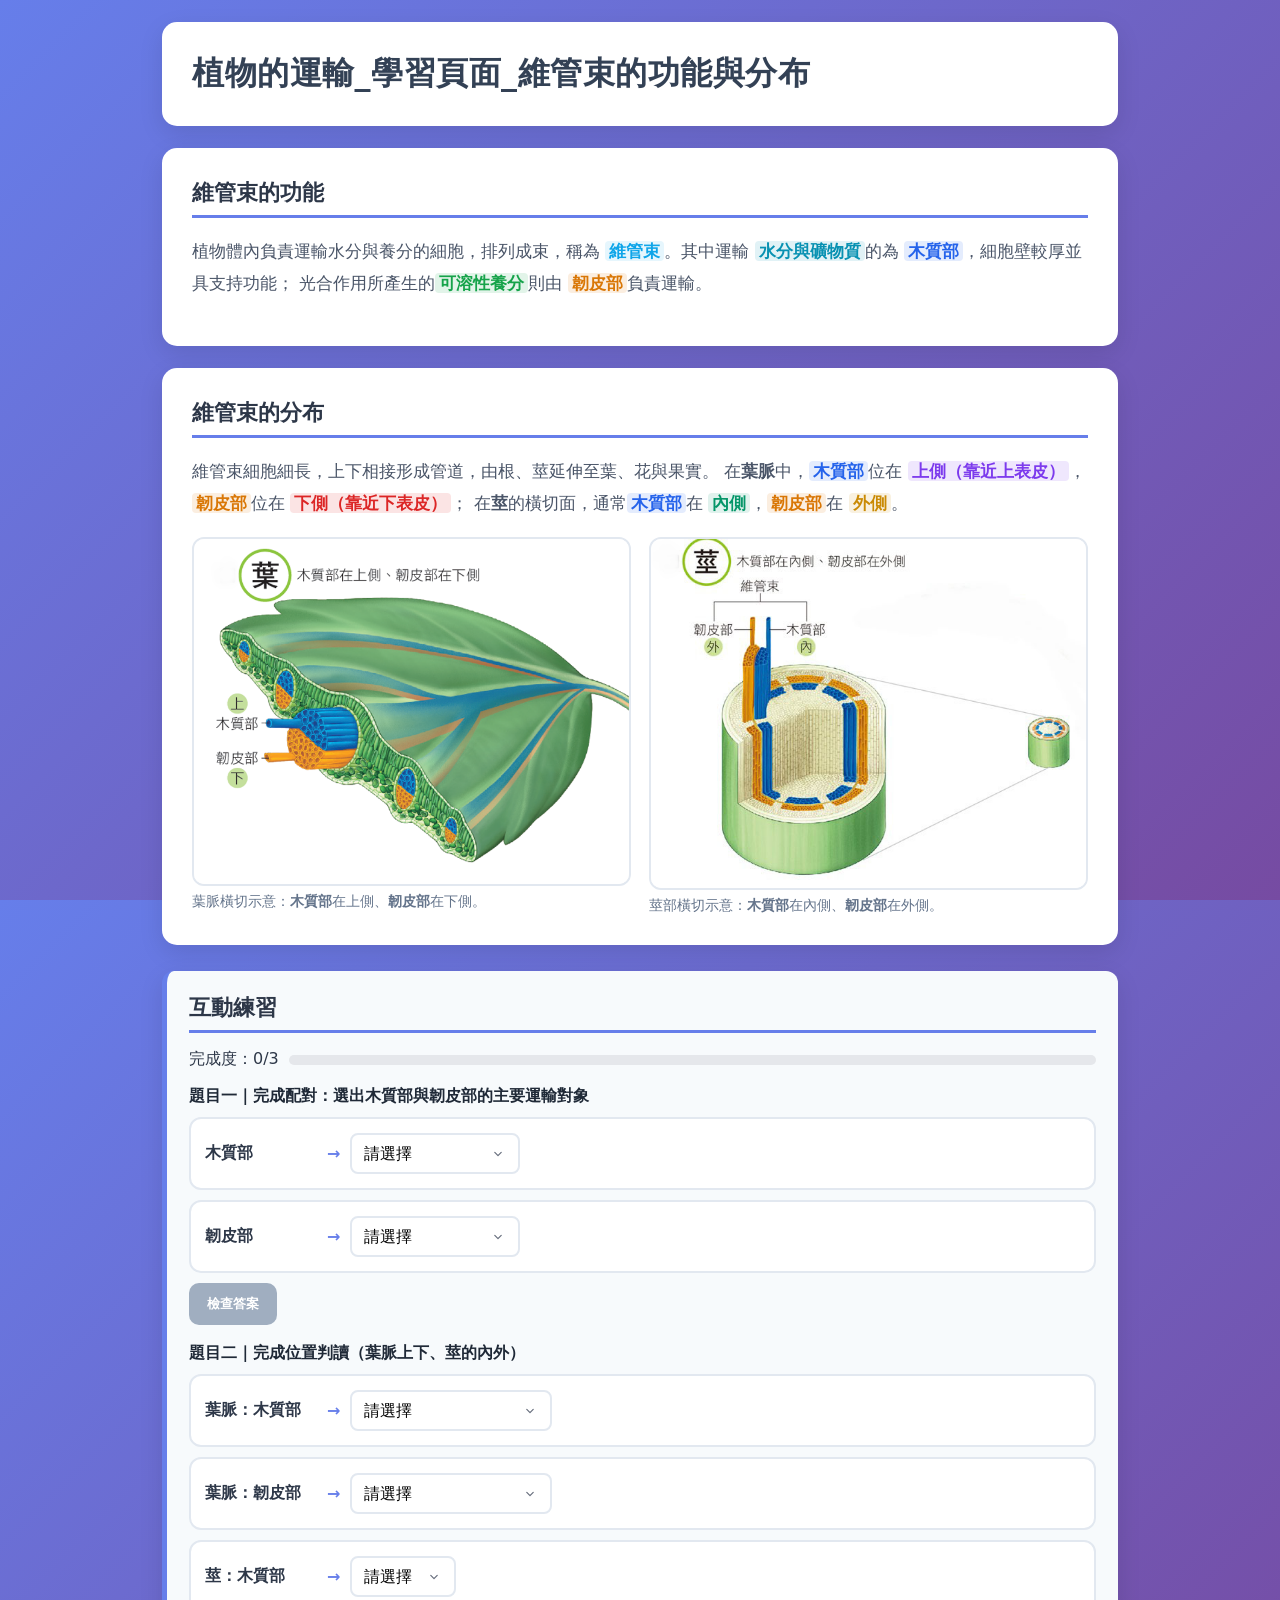
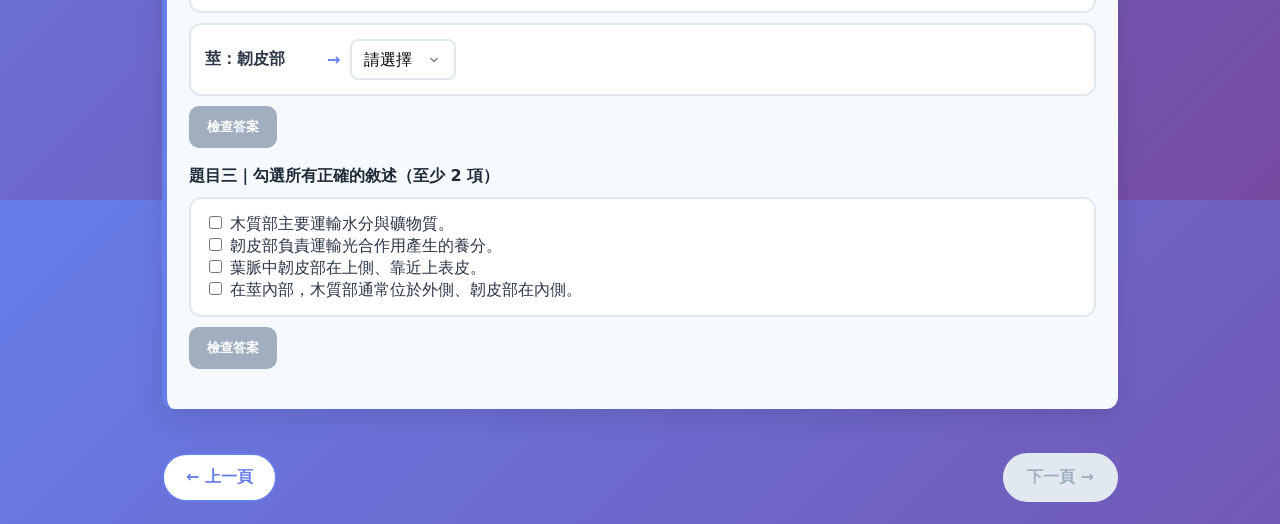
==== 1.html @ 2b8f7c24 "Add files via upload" ====
<!DOCTYPE html>
<html lang="zh-TW">
<head>
  <meta charset="UTF-8" />
  <meta name="viewport" content="width=device-width, initial-scale=1.0"/>
  <title>植物的運輸_學習頁面_維管束的功能與分布</title>
  <style>
    :root{
      --violet:#667eea; --purple:#764ba2;
      --ink:#2d3748; --ink2:#4a5568; --muted:#e2e8f0;
      --ok:#48bb78; --okbg:#c6f6d5; --ng:#f56565; --ngbg:#fed7d7;
      --shadow:0 8px 25px rgba(0,0,0,.1);
      --kw-bundle:#0ea5e9;   --kw-xylem:#2563eb;  --kw-phloem:#d97706;
      --kw-water:#0891b2;    --kw-sugar:#16a34a;
      --kw-up:#7c3aed; --kw-down:#dc2626; --kw-in:#059669; --kw-out:#ca8a04;
    }
    *{ box-sizing:border-box; }
    html,body{ height:100%; }
    body{
      margin:0; padding:0;
      font-family:"Microsoft JhengHei","Noto Sans TC",system-ui,-apple-system,"Segoe UI",Roboto,Arial,"PingFang TC","Heiti TC",sans-serif;
      color:var(--ink);
      background:linear-gradient(135deg,var(--violet) 0%,var(--purple) 100%);
    }
    .container{ max-width:1000px; margin:0 auto; min-height:100%; padding:22px; display:flex; flex-direction:column; }
    .card{ background:#fff; border-radius:15px; padding:30px; margin-bottom:22px; box-shadow:var(--shadow); }
    .header h1{ margin:0; color:#334155; font-size:2rem; font-weight:800; letter-spacing:.5px; }
    h2{ margin:0 0 16px; font-size:1.35rem; border-bottom:3px solid var(--violet); padding-bottom:8px; }
    p{ color:var(--ink2); line-height:1.9; font-size:1.06rem; }

    /* 關鍵字樣式 */
    .kw{ font-weight:700; padding:0 .25rem; border-radius:4px; }
    .kw.bundle{ color:var(--kw-bundle); background:rgba(14,165,233,.10); }
    .kw.xylem{ color:var(--kw-xylem); background:rgba(37,99,235,.12); }
    .kw.phloem{ color:var(--kw-phloem); background:rgba(217,119,6,.12); }
    .kw.water{ color:var(--kw-water); background:rgba(8,145,178,.12); }
    .kw.sugar{ color:var(--kw-sugar); background:rgba(22,163,74,.12); }
    .kw.up{ color:var(--kw-up); background:rgba(124,58,237,.12); }
    .kw.down{ color:var(--kw-down); background:rgba(220,38,38,.12); }
    .kw.in{ color:var(--kw-in); background:rgba(5,150,105,.12); }
    .kw.out{ color:var(--kw-out); background:rgba(202,138,4,.12); }

    /* 分布畫廊 */
    .gallery{
      display:grid; grid-template-columns:1fr 1fr; gap:18px; align-items:start;
    }
    .gallery figure{ margin:0; }
    .gallery img{ width:100%; height:auto; border-radius:12px; border:2px solid var(--muted); display:block; background:#fff; cursor:zoom-in; }
    .caption{ color:#64748b; font-size:.9rem; margin-top:6px; }

    /* 練習區 */
    .exercise{ background:#f7fafc; border-left:5px solid var(--violet); border-radius:12px; padding:22px; margin-top:4px; }
    .q{ margin:16px 0 18px; }
    .q-title{ font-weight:800; margin-bottom:10px; color:#1f2937; }
    .pair-row, .mcq{
      background:#fff; border:2px solid var(--muted); border-radius:12px; padding:14px;
      display:flex; align-items:center; gap:10px; flex-wrap:wrap; margin:10px 0;
    }
    .tag{ font-weight:700; min-width:112px; }
    .arrow{ color:var(--violet); font-weight:700; }
    .dropdown{
      border:2px solid var(--muted); border-radius:8px; background:#fff;
      padding:10px 42px 10px 12px; font-size:1rem; cursor:pointer;
      appearance:none; -webkit-appearance:none; -moz-appearance:none;
      transition:border-color .2s, box-shadow .2s, background-color .2s;
      background-image:url("data:image/svg+xml,%3csvg xmlns='http://www.w3.org/2000/svg' width='20' height='20' viewBox='0 0 20 20' fill='none'%3e%3cpath d='M6 8l4 4 4-4' stroke='%236b7280' stroke-width='1.6' stroke-linecap='round' stroke-linejoin='round'/%3e%3c/svg%3e");
      background-repeat:no-repeat; background-position:right 12px center; background-size:16px 16px;
    }
    .dropdown:hover{ border-color:var(--violet); background:#f0f4ff; }
    .dropdown:focus{ outline:none; border-color:var(--violet); box-shadow:0 0 0 3px rgba(102,126,234,.18); }
    .correct{ border-color:var(--ok)!important; background:var(--okbg)!important; }
    .incorrect{ border-color:var(--ng)!important; background:var(--ngbg)!important; }

    .btn{ border:0; border-radius:10px; padding:12px 18px; font-weight:700; cursor:pointer; }
    .btn-primary{ background:var(--violet); color:#fff; }
    .btn-primary:hover{ background:#5a67d8; }
    .btn-ghost{ background:#fff; color:#475569; border:2px solid var(--muted); }
    .btn[disabled]{ background:#a0aec0; cursor:not-allowed; }
    .btn-wrap{ display:flex; gap:10px; flex-wrap:wrap; }
    .result{ margin-top:10px; padding:12px; border-radius:8px; display:none; font-weight:700; border:1px solid transparent; }
    .result.ok{ background:var(--okbg); color:#22543d; border-color:var(--ok); }
    .result.ng{ background:var(--ngbg); color:#742a2a; border-color:var(--ng); }

    /* 進度條 */
    .progress{ display:flex; align-items:center; gap:10px; margin-bottom:6px; }
    .bar{ flex:1; height:10px; background:#e5e7eb; border-radius:999px; overflow:hidden; }
    .bar > span{ display:block; height:100%; width:0%; background:linear-gradient(90deg,#67e8f9,#60a5fa); transition:width .25s ease; }

    .nav{ display:flex; justify-content:space-between; gap:12px; margin-top:22px; }
    .nav a{ text-decoration:none; display:inline-flex; align-items:center; gap:8px; padding:12px 22px; border-radius:25px; font-weight:700; }
    .nav .prev{ background:#fff; color:var(--violet); border:2px solid var(--violet); }
    .nav .prev:hover{ background:var(--violet); color:#fff; }
    .nav .next{ background:#fff; color:var(--violet); border:2px solid var(--violet); }
    .nav .next:hover{ background:var(--violet); color:#fff; }
    .next.disabled{ background:#e2e8f0!important; color:#a0aec0!important; border-color:#e2e8f0!important; pointer-events:none; cursor:not-allowed; }

    @media (max-width:900px){
      .gallery{ grid-template-columns:1fr; }
    }

    /* Lightbox */
    .lightbox{
      position:fixed; inset:0; background:rgba(0,0,0,.7);
      display:none; align-items:center; justify-content:center; z-index:50;
    }
    .lightbox.open{ display:flex; }
    .lightbox figure{ margin:0; max-width:min(92vw,1100px); max-height:92vh; }
    .lightbox img{ width:100%; height:auto; border-radius:12px; box-shadow:var(--shadow); }
    .close-btn{
      position:absolute; top:16px; right:16px; background:#fff; border:0; padding:10px 14px;
      border-radius:999px; font-weight:800; cursor:pointer;
    }
    .visually-hidden{ position:absolute !important; width:1px; height:1px; padding:0; margin:-1px; overflow:hidden; clip:rect(0 0 0 0); white-space:nowrap; border:0; }
  </style>
</head>
<body>
  <main class="container">
    <!-- 標題 -->
    <header class="card header" role="banner">
      <h1>植物的運輸_學習頁面_維管束的功能與分布</h1>
    </header>

    <!-- 段落一：功能（純文字，無圖） -->
    <section class="card" role="region" aria-labelledby="sec-func">
      <h2 id="sec-func">維管束的功能</h2>
      <p>
        植物體內負責運輸水分與養分的細胞，排列成束，稱為
        <span class="kw bundle">維管束</span>。其中運輸
        <span class="kw water">水分與礦物質</span>的為
        <span class="kw xylem">木質部</span>，細胞壁較厚並具支持功能；
        光合作用所產生的<span class="kw sugar">可溶性養分</span>則由
        <span class="kw phloem">韌皮部</span>負責運輸。
      </p>
    </section>

    <!-- 段落二：分布（兩圖同段，雙欄畫廊） -->
    <section class="card" role="region" aria-labelledby="sec-dist">
      <h2 id="sec-dist">維管束的分布</h2>
      <p>
        維管束細胞細長，上下相接形成管道，由根、莖延伸至葉、花與果實。
        在<strong>葉脈</strong>中，<span class="kw xylem">木質部</span>位在
        <span class="kw up">上側（靠近上表皮）</span>，
        <span class="kw phloem">韌皮部</span>位在
        <span class="kw down">下側（靠近下表皮）</span>；
        在<strong>莖</strong>的橫切面，通常<span class="kw xylem">木質部</span>在
        <span class="kw in">內側</span>，<span class="kw phloem">韌皮部</span>在
        <span class="kw out">外側</span>。
      </p>
      <div class="gallery" aria-label="維管束分布圖庫">
        <figure>
          <img class="zoomable" src="11.png" alt="葉的維管束分布：木質部在上側、韌皮部在下側" loading="lazy">
          <figcaption class="caption">葉脈橫切示意：<b>木質部</b>在上側、<b>韌皮部</b>在下側。</figcaption>
        </figure>
        <figure>
          <!-- 若你的圖檔叫 111.jpg，可直接把 src 換成 111.jpg；或保留 picture fallback -->
          <picture>
            <source srcset="111.png" type="image/png">
            <img class="zoomable" src="111.jpg" alt="莖的維管束分布：木質部在內側、韌皮部在外側" loading="lazy">
          </picture>
          <figcaption class="caption">莖部橫切示意：<b>木質部</b>在內側、<b>韌皮部</b>在外側。</figcaption>
        </figure>
      </div>
    </section>

    <!-- 互動練習 -->
    <section class="card exercise" role="region" aria-labelledby="exTitle">
      <h2 id="exTitle">互動練習</h2>

      <!-- 進度 -->
      <div class="progress" aria-live="polite">
        <div id="progText">完成度：0/3</div>
        <div class="bar" aria-hidden="true"><span id="progBar"></span></div>
      </div>

      <!-- Q1：功能配對 -->
      <div class="q" role="group" aria-labelledby="q1">
        <div id="q1" class="q-title">題目一｜完成配對：選出木質部與韌皮部的主要運輸對象</div>

        <div class="pair-row" id="row-xylem">
          <span class="tag">木質部</span>
          <span class="arrow" aria-hidden="true">→</span>
          <label for="xylem" class="visually-hidden">木質部運輸</label>
          <select id="xylem" class="dropdown" aria-label="木質部運輸">
            <option value="">請選擇</option>
            <option value="水分與礦物質">水分與礦物質</option>
            <option value="光合作用的養分">光合作用的養分</option>
          </select>
        </div>

        <div class="pair-row" id="row-phloem">
          <span class="tag">韌皮部</span>
          <span class="arrow" aria-hidden="true">→</span>
          <label for="phloem" class="visually-hidden">韌皮部運輸</label>
          <select id="phloem" class="dropdown" aria-label="韌皮部運輸">
            <option value="">請選擇</option>
            <option value="水分與礦物質">水分與礦物質</option>
            <option value="光合作用的養分">光合作用的養分</option>
          </select>
        </div>

        <div class="btn-wrap">
          <button id="check1" class="btn btn-primary" type="button" disabled aria-disabled="true" aria-controls="res1">檢查答案</button>
          <button id="redo1" class="btn btn-ghost" type="button" hidden>重做本題</button>
        </div>
        <div id="res1" class="result" aria-live="polite"></div>
      </div>

      <!-- Q2：位置判讀（葉與莖） -->
      <div class="q" role="group" aria-labelledby="q2">
        <div id="q2" class="q-title">題目二｜完成位置判讀（葉脈上下、莖的內外）</div>

        <div class="pair-row" id="row-leaf-x">
          <span class="tag">葉脈：木質部</span>
          <span class="arrow" aria-hidden="true">→</span>
          <label for="leafX" class="visually-hidden">葉脈木質部位置</label>
          <select id="leafX" class="dropdown" aria-label="葉脈木質部位置">
            <option value="">請選擇</option>
            <option value="上側">上側（靠近上表皮）</option>
            <option value="下側">下側（靠近下表皮）</option>
          </select>
        </div>

        <div class="pair-row" id="row-leaf-p">
          <span class="tag">葉脈：韌皮部</span>
          <span class="arrow" aria-hidden="true">→</span>
          <label for="leafP" class="visually-hidden">葉脈韌皮部位置</label>
          <select id="leafP" class="dropdown" aria-label="葉脈韌皮部位置">
            <option value="">請選擇</option>
            <option value="上側">上側（靠近上表皮）</option>
            <option value="下側">下側（靠近下表皮）</option>
          </select>
        </div>

        <div class="pair-row" id="row-stem-x">
          <span class="tag">莖：木質部</span>
          <span class="arrow" aria-hidden="true">→</span>
          <label for="stemX" class="visually-hidden">莖木質部位置</label>
          <select id="stemX" class="dropdown" aria-label="莖木質部位置">
            <option value="">請選擇</option>
            <option value="內側">內側</option>
            <option value="外側">外側</option>
          </select>
        </div>

        <div class="pair-row" id="row-stem-p">
          <span class="tag">莖：韌皮部</span>
          <span class="arrow" aria-hidden="true">→</span>
          <label for="stemP" class="visually-hidden">莖韌皮部位置</label>
          <select id="stemP" class="dropdown" aria-label="莖韌皮部位置">
            <option value="">請選擇</option>
            <option value="內側">內側</option>
            <option value="外側">外側</option>
          </select>
        </div>

        <div class="btn-wrap">
          <button id="check2" class="btn btn-primary" type="button" disabled aria-disabled="true" aria-controls="res2">檢查答案</button>
          <button id="redo2" class="btn btn-ghost" type="button" hidden>重做本題</button>
        </div>
        <div id="res2" class="result" aria-live="polite"></div>
      </div>

      <!-- Q3：多選題 -->
      <div class="q" role="group" aria-labelledby="q3">
        <div id="q3" class="q-title">題目三｜勾選所有正確的敘述（至少 2 項）</div>
        <div class="mcq" id="row-msq">
          <fieldset style="border:0;margin:0;padding:0">
            <legend class="visually-hidden">維管束概念多選</legend>
            <label><input type="checkbox" class="ms" value="A"> 木質部主要運輸水分與礦物質。</label><br>
            <label><input type="checkbox" class="ms" value="B"> 韌皮部負責運輸光合作用產生的養分。</label><br>
            <label><input type="checkbox" class="ms" value="C"> 葉脈中韌皮部在上側、靠近上表皮。</label><br>
            <label><input type="checkbox" class="ms" value="D"> 在莖內部，木質部通常位於外側、韌皮部在內側。</label>
          </fieldset>
        </div>
        <div class="btn-wrap">
          <button id="check3" class="btn btn-primary" type="button" disabled aria-disabled="true" aria-controls="res3">檢查答案</button>
          <button id="redo3" class="btn btn-ghost" type="button" hidden>重做本題</button>
        </div>
        <div id="res3" class="result" aria-live="polite"></div>
      </div>
    </section>

    <!-- 導覽 -->
    <nav class="nav" aria-label="頁面導覽">
      <a class="prev" href="index.html" target="_self" aria-label="上一頁">← 上一頁</a>
      <a id="nextBtn" class="next disabled" href="./2.html" target="_self" aria-label="下一頁" aria-disabled="true">下一頁 →</a>
    </nav>
  </main>

  <!-- 圖片放大用 Lightbox -->
  <div id="lightbox" class="lightbox" role="dialog" aria-modal="true" aria-label="圖片放大檢視">
    <button class="close-btn" aria-label="關閉放大圖" id="lbClose">✕</button>
    <figure><img id="lbImg" alt=""></figure>
  </div>

  <script>
    // 狀態
    let q1Ok=false,q2Ok=false,q3Ok=false;

    // 元素
    const el={
      // Q1
      xylem:document.getElementById('xylem'),
      phloem:document.getElementById('phloem'),
      rowXy:document.getElementById('row-xylem'),
      rowPh:document.getElementById('row-phloem'),
      chk1:document.getElementById('check1'),
      redo1:document.getElementById('redo1'),
      res1:document.getElementById('res1'),
      // Q2
      leafX:document.getElementById('leafX'),
      leafP:document.getElementById('leafP'),
      stemX:document.getElementById('stemX'),
      stemP:document.getElementById('stemP'),
      rowLX:document.getElementById('row-leaf-x'),
      rowLP:document.getElementById('row-leaf-p'),
      rowSX:document.getElementById('row-stem-x'),
      rowSP:document.getElementById('row-stem-p'),
      chk2:document.getElementById('check2'),
      redo2:document.getElementById('redo2'),
      res2:document.getElementById('res2'),
      // Q3 多選
      ms:document.querySelectorAll('.ms'),
      rowMS:document.getElementById('row-msq'),
      chk3:document.getElementById('check3'),
      redo3:document.getElementById('redo3'),
      res3:document.getElementById('res3'),
      // nav/progress
      next:document.getElementById('nextBtn'),
      progText:document.getElementById('progText'),
      progBar:document.getElementById('progBar'),
      // lightbox
      lb:document.getElementById('lightbox'),
      lbImg:document.getElementById('lbImg'),
      lbClose:document.getElementById('lbClose')
    };

    // 啟用檢查鍵判斷
    function tChk1(){ const ok=el.xylem.value&&el.phloem.value; el.chk1.disabled=!ok; el.chk1.setAttribute('aria-disabled',String(!ok)); }
    function tChk2(){ const ok=el.leafX.value&&el.leafP.value&&el.stemX.value&&el.stemP.value; el.chk2.disabled=!ok; el.chk2.setAttribute('aria-disabled',String(!ok)); }
    function tChk3(){
      const selected=[...el.ms].filter(i=>i.checked).length;
      const ok = selected>=2; // 至少 2 項才可提交
      el.chk3.disabled=!ok; el.chk3.setAttribute('aria-disabled',String(!ok));
    }

    ['change','keyup'].forEach(e=>{
      el.xylem.addEventListener(e,tChk1); el.phloem.addEventListener(e,tChk1);
      el.leafX.addEventListener(e,tChk2); el.leafP.addEventListener(e,tChk2);
      el.stemX.addEventListener(e,tChk2); el.stemP.addEventListener(e,tChk2);
    });
    el.ms.forEach(cb=>cb.addEventListener('change', tChk3));

    // 重做工具
    function resetQ1(){ [el.rowXy,el.rowPh].forEach(r=>r.classList.remove('correct','incorrect')); el.xylem.value=""; el.phloem.value=""; el.res1.style.display="none"; el.chk1.disabled=true; el.chk1.setAttribute('aria-disabled','true'); el.redo1.hidden=true; }
    function resetQ2(){ [el.rowLX,el.rowLP,el.rowSX,el.rowSP].forEach(r=>r.classList.remove('correct','incorrect')); el.leafX.value=""; el.leafP.value=""; el.stemX.value=""; el.stemP.value=""; el.res2.style.display="none"; el.chk2.disabled=true; el.chk2.setAttribute('aria-disabled','true'); el.redo2.hidden=true; }
    function resetQ3(){
      el.rowMS.classList.remove('correct','incorrect');
      el.ms.forEach(i=>i.checked=false);
      el.res3.style.display="none"; el.chk3.disabled=true; el.chk3.setAttribute('aria-disabled','true'); el.redo3.hidden=true;
    }

    // 題目一檢查
    function check1(){
      [el.rowXy,el.rowPh].forEach(r=>r.classList.remove('correct','incorrect'));
      const a = el.xylem.value==='水分與礦物質';
      const b = el.phloem.value==='光合作用的養分';
      el.rowXy.classList.add(a?'correct':'incorrect');
      el.rowPh.classList.add(b?'correct':'incorrect');
      if(a&&b){ el.res1.className='result ok'; el.res1.textContent='✅ 正確：木質部→水分與礦物質；韌皮部→光合作用的養分。'; q1Ok=true; }
      else{ el.res1.className='result ng'; el.res1.textContent='❌ 再想想！木質部運輸水與礦物；韌皮部運輸光合作用產物。'; q1Ok=false; }
      el.res1.style.display='block'; el.chk1.disabled=true; el.chk1.setAttribute('aria-disabled','true'); el.redo1.hidden=false; updateNext();
    }

    // 題目二檢查
    function check2(){
      [el.rowLX,el.rowLP,el.rowSX,el.rowSP].forEach(r=>r.classList.remove('correct','incorrect'));
      const okLX=el.leafX.value==='上側', okLP=el.leafP.value==='下側', okSX=el.stemX.value==='內側', okSP=el.stemP.value==='外側';
      el.rowLX.classList.add(okLX?'correct':'incorrect');
      el.rowLP.classList.add(okLP?'correct':'incorrect');
      el.rowSX.classList.add(okSX?'correct':'incorrect');
      el.rowSP.classList.add(okSP?'correct':'incorrect');
      const allOk = okLX&&okLP&&okSX&&okSP;
      if(allOk){ el.res2.className='result ok'; el.res2.textContent='🎉 全對：葉上木下韌；莖內木外韌。'; q2Ok=true; }
      else{ const n=[okLX,okLP,okSX,okSP].filter(Boolean).length; el.res2.className='result ng'; el.res2.textContent=`目前正確 ${n}/4，提示：葉上木下韌；莖內木外韌。`; q2Ok=false; }
      el.res2.style.display='block'; el.chk2.disabled=true; el.chk2.setAttribute('aria-disabled','true'); el.redo2.hidden=false; updateNext();
    }

    // 題目三檢查（多選，正解為 A 與 B）
    function check3(){
      el.rowMS.classList.remove('correct','incorrect');
      const choose = new Set([...el.ms].filter(i=>i.checked).map(i=>i.value));
      const correct = new Set(['A','B']);
      const isExact = choose.size===correct.size && [...correct].every(v=>choose.has(v));

      el.rowMS.classList.add(isExact?'correct':'incorrect');

      if(isExact){
        el.res3.className='result ok';
        el.res3.textContent='✅ 做得好！正確選項：木質部運輸水與礦物；韌皮部運輸光合作用產物。';
        q3Ok=true;
      }else{
        const picked=[...choose].sort().join('、') || '（未選）';
        el.res3.className='result ng';
        el.res3.textContent=`❌ 目前勾選：${picked}。提示：葉上木下韌；莖內木外韌。正確勾選應為前兩項。`;
        q3Ok=false;
      }
      el.res3.style.display='block';
      el.chk3.disabled=true; el.chk3.setAttribute('aria-disabled','true');
      el.redo3.hidden=false;
      updateNext();
    }

    // 解鎖下一頁 + 進度條
    function updateNext(){
      const done=[q1Ok,q2Ok,q3Ok].filter(Boolean).length;
      el.progText.textContent=`完成度：${done}/3`;
      el.progBar.style.width=`${(done/3)*100}%`;
      const canGo = done===3;
      el.next.classList.toggle('disabled',!canGo);
      el.next.setAttribute('aria-disabled',String(!canGo));
    }

    // 綁定
    document.getElementById('check1').addEventListener('click',check1);
    document.getElementById('check2').addEventListener('click',check2);
    document.getElementById('check3').addEventListener('click',check3);

    el.redo1.addEventListener('click',()=>{resetQ1(); q1Ok=false; updateNext();});
    el.redo2.addEventListener('click',()=>{resetQ2(); q2Ok=false; updateNext();});
    el.redo3.addEventListener('click',()=>{resetQ3(); q3Ok=false; updateNext();});

    // Lightbox
    document.querySelectorAll('.zoomable').forEach(img=>{
      img.addEventListener('click', ()=>{
        el.lbImg.src=img.getAttribute('src'); el.lbImg.alt=img.alt||''; el.lb.classList.add('open'); el.lbClose.focus();
      });
    });
    el.lbClose.addEventListener('click',()=>el.lb.classList.remove('open'));
    el.lb.addEventListener('click',(e)=>{ if(e.target===el.lb) el.lb.classList.remove('open'); });
    window.addEventListener('keydown',(e)=>{ if(e.key==='Escape') el.lb.classList.remove('open'); });
  </script>
</body>
</html>
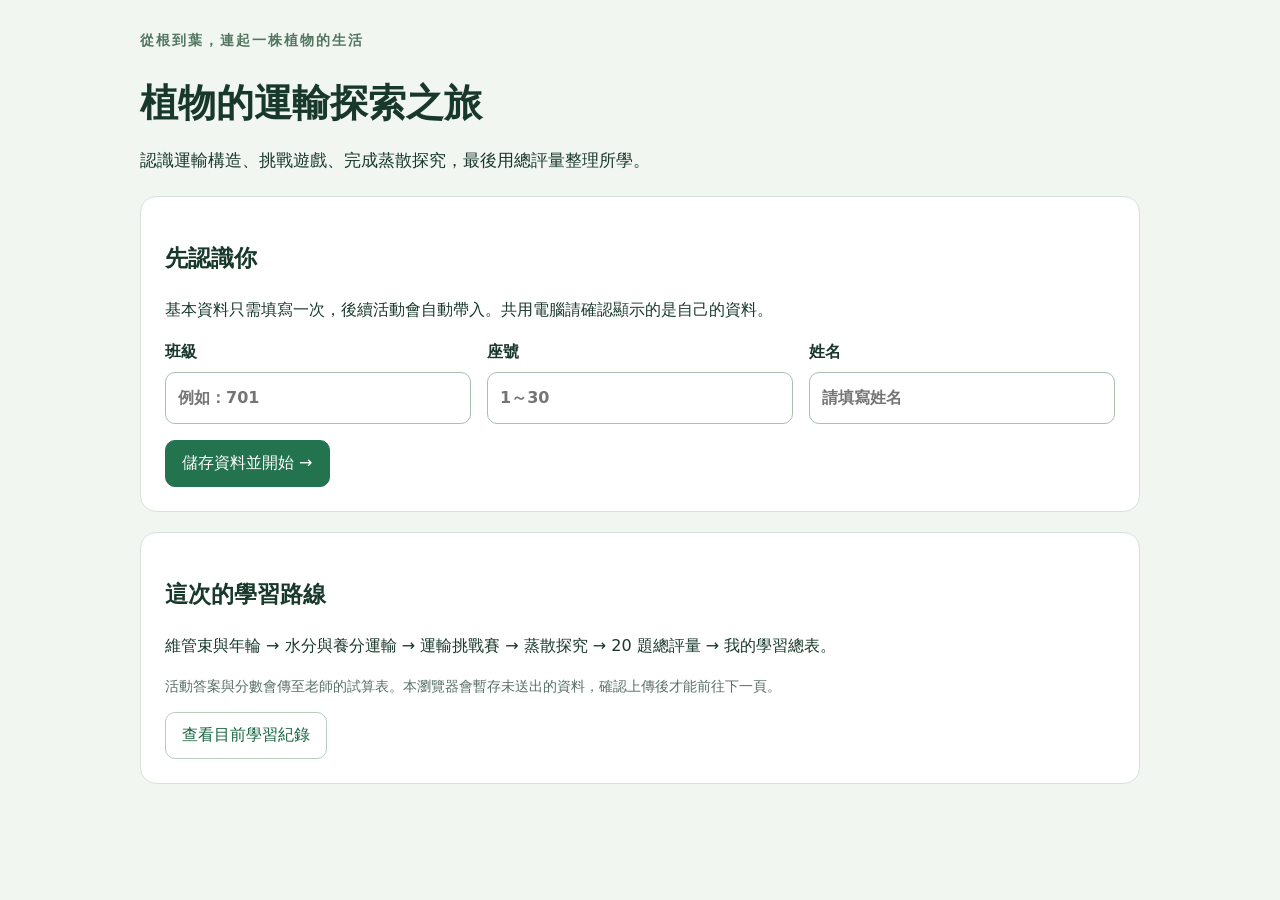
==== commit 60bffbe0: "Integrate transport lessons, videos, learning scores and Sheets submissions" ====
--- a/1.html
+++ b/1.html
@@ -112,6 +112,7 @@
     }
     .visually-hidden{ position:absolute !important; width:1px; height:1px; padding:0; margin:-1px; overflow:hidden; clip:rect(0 0 0 0); white-space:nowrap; border:0; }
   </style>
+<link rel="stylesheet" href="course.css"><script src="course-config.js"></script><script src="course.js"></script><script src="learning-score.js"></script>
 </head>
 <body>
   <main class="container">
@@ -120,6 +121,14 @@
       <h1>植物的運輸_學習頁面_維管束的功能與分布</h1>
     </header>
 
+  <section class="pt-lesson-video" id="lesson-video-1" aria-labelledby="lesson-video-title-1">
+    <h2 id="lesson-video-title-1">學習影片｜維管束的功能與分布</h2>
+    <video controls playsinline preload="metadata" width="1920" height="1080" poster="videos/lesson-1.jpg" aria-label="維管束的功能與分布學習影片">
+      <source src="videos/lesson-1.mp4" type="video/mp4">
+      您的瀏覽器無法播放此影片，請<a href="videos/lesson-1.mp4">開啟 MP4 影片</a>。
+    </video>
+    <p class="pt-hint">可先觀看影片，再閱讀下方內容與完成練習。播放控制列可調整進度、音量與全螢幕。</p>
+  </section>
     <!-- 段落一：功能（純文字，無圖） -->
     <section class="card" role="region" aria-labelledby="sec-func">
       <h2 id="sec-func">維管束的功能</h2>
@@ -152,10 +161,10 @@
           <figcaption class="caption">葉脈橫切示意：<b>木質部</b>在上側、<b>韌皮部</b>在下側。</figcaption>
         </figure>
         <figure>
-          <!-- 若你的圖檔叫 111.jpg，可直接把 src 換成 111.jpg；或保留 picture fallback -->
+          <!-- 圖片使用專案內現有的 PNG 檔案。 -->
           <picture>
             <source srcset="111.png" type="image/png">
-            <img class="zoomable" src="111.jpg" alt="莖的維管束分布：木質部在內側、韌皮部在外側" loading="lazy">
+            <img class="zoomable" src="111.png" alt="莖的維管束分布：木質部在內側、韌皮部在外側" loading="lazy">
           </picture>
           <figcaption class="caption">莖部橫切示意：<b>木質部</b>在內側、<b>韌皮部</b>在外側。</figcaption>
         </figure>
@@ -365,6 +374,7 @@
       [el.rowXy,el.rowPh].forEach(r=>r.classList.remove('correct','incorrect'));
       const a = el.xylem.value==='水分與礦物質';
       const b = el.phloem.value==='光合作用的養分';
+      PT.learning.record('q1', a&&b);
       el.rowXy.classList.add(a?'correct':'incorrect');
       el.rowPh.classList.add(b?'correct':'incorrect');
       if(a&&b){ el.res1.className='result ok'; el.res1.textContent='✅ 正確：木質部→水分與礦物質；韌皮部→光合作用的養分。'; q1Ok=true; }
@@ -381,6 +391,7 @@
       el.rowSX.classList.add(okSX?'correct':'incorrect');
       el.rowSP.classList.add(okSP?'correct':'incorrect');
       const allOk = okLX&&okLP&&okSX&&okSP;
+      PT.learning.record('q2', allOk);
       if(allOk){ el.res2.className='result ok'; el.res2.textContent='🎉 全對：葉上木下韌；莖內木外韌。'; q2Ok=true; }
       else{ const n=[okLX,okLP,okSX,okSP].filter(Boolean).length; el.res2.className='result ng'; el.res2.textContent=`目前正確 ${n}/4，提示：葉上木下韌；莖內木外韌。`; q2Ok=false; }
       el.res2.style.display='block'; el.chk2.disabled=true; el.chk2.setAttribute('aria-disabled','true'); el.redo2.hidden=false; updateNext();
@@ -392,6 +403,7 @@
       const choose = new Set([...el.ms].filter(i=>i.checked).map(i=>i.value));
       const correct = new Set(['A','B']);
       const isExact = choose.size===correct.size && [...correct].every(v=>choose.has(v));
+      PT.learning.record('q3', isExact);
 
       el.rowMS.classList.add(isExact?'correct':'incorrect');
 
@@ -417,6 +429,7 @@
       el.progText.textContent=`完成度：${done}/3`;
       el.progBar.style.width=`${(done/3)*100}%`;
       const canGo = done===3;
+      PT.markReady("p1", canGo);
       el.next.classList.toggle('disabled',!canGo);
       el.next.setAttribute('aria-disabled',String(!canGo));
     }
--- a/course.css
+++ b/course.css
@@ -0,0 +1,33 @@
+:root{--pt-ink:#18382b;--pt-brand:#23734f;--pt-bg:#f1f6f1;--pt-line:#d6e3d8}
+.pt-bar,.pt-panel{box-sizing:border-box;font:16px/1.65 system-ui,"Microsoft JhengHei",sans-serif;color:var(--pt-ink);background:#fff;border:1px solid var(--pt-line);border-radius:16px;max-width:1100px;margin:16px auto;padding:16px 20px;text-align:left}
+.pt-bar{position:relative;z-index:2;width:calc(100% - 32px);margin:10px auto;padding:8px 12px;border-radius:12px;box-shadow:0 4px 18px #18382b08;font-size:14px}
+.pt-bar-top,.pt-actions{display:flex;gap:12px;align-items:center;flex-wrap:wrap;justify-content:space-between}
+.pt-bar a,.pt-panel a{color:#17653f}.pt-bar button,.pt-button{font:inherit;padding:9px 16px;border:1px solid #b7cdbd;border-radius:10px;background:#fff;color:var(--pt-ink);cursor:pointer;text-decoration:none;display:inline-block}
+.pt-button.primary{background:var(--pt-brand);color:#fff;border-color:var(--pt-brand)}
+.pt-bar button:disabled,.pt-button:disabled{opacity:.55;cursor:wait}
+.pt-status{margin:6px 0 0;font-size:13px}.pt-status.error{color:#9a3412}.pt-status.ok{color:#17653f}
+.pt-hint{font-size:14px;color:#587065}.pt-fields{display:grid;grid-template-columns:repeat(3,1fr);gap:16px}.pt-fields label{display:block;font-weight:650}
+.pt-fields input{display:block;box-sizing:border-box;width:100%;font:inherit;padding:12px;border:1px solid #a9bfb0;border-radius:10px;margin-top:6px}
+.pt-page{margin:0;background:var(--pt-bg);color:var(--pt-ink);font:17px/1.75 system-ui,"Microsoft JhengHei",sans-serif}
+.pt-main{max-width:1000px;margin:28px auto 60px;padding:0 18px}.pt-main h1{font-size:clamp(26px,4vw,38px);line-height:1.35;margin-bottom:12px}
+.pt-main h2{font-size:23px}.pt-main .pt-panel{margin:20px 0;padding:24px}.pt-kicker{font-size:14px;letter-spacing:2px;font-weight:700;color:#527660}
+.pt-question{border:1px solid var(--pt-line);border-radius:14px;padding:20px;margin:18px 0;background:#fff}.pt-question legend{font-weight:700;padding:0 8px}
+.pt-option{display:flex;align-items:flex-start;gap:12px;padding:10px 12px;margin:8px 0;background:#f5f8f4;border:1px solid transparent;border-radius:10px;cursor:pointer}
+.pt-option:has(input:checked){border-color:var(--pt-brand);background:#e8f4e9}.pt-option input{margin:7px 0 0;accent-color:var(--pt-brand)}
+.pt-explanation{padding:12px;background:#f2f6ef;margin:12px 0 0;font-size:15px}.pt-correct{border-color:#23734f}.pt-wrong{border-color:#bd6428}
+.pt-score{font-size:44px;font-weight:800;color:var(--pt-brand)}.pt-table-wrap{overflow-x:auto}.pt-table{border-collapse:collapse;width:100%;text-align:left;font-size:15px}.pt-table th,.pt-table td{padding:13px 10px;border-bottom:1px solid var(--pt-line)}
+.pt-lesson-video{box-sizing:border-box;width:100%;margin:0 0 24px;padding:16px;background:#fff;border:1px solid var(--pt-line);border-radius:16px;text-align:left}
+.pt-lesson-video h2{margin:0 0 12px;font-size:20px;line-height:1.5;color:var(--pt-ink)}
+.pt-lesson-video video{display:block;width:100%;height:auto;aspect-ratio:16/9;background:#101b17;border-radius:10px}
+.pt-lesson-video .pt-hint{margin:10px 0 0;font-size:14px;line-height:1.6}
+.pt-learning-score{position:fixed;right:12px;bottom:calc(var(--pt-dock-bottom,12px) + env(safe-area-inset-bottom,0px));z-index:40;box-sizing:border-box;width:162px;max-width:calc(100vw - 24px);margin:0;padding:0;color:#18382b;font:13px/1.5 system-ui,"Microsoft JhengHei",sans-serif;text-align:left}
+.pt-learning-score>summary{display:flex;flex-direction:column;align-items:center;gap:2px;padding:7px 9px;list-style:none;cursor:pointer;white-space:nowrap;background:#fffdf1;border:1px solid #d2b86c;border-radius:12px;box-shadow:0 3px 12px #18382b16}
+.pt-learning-score>summary::-webkit-details-marker{display:none}.pt-learning-score>summary:focus-visible{outline:3px solid #dca840;outline-offset:2px}
+.pt-learning-score>summary>*{pointer-events:none}
+.pt-learning-score #pt-student{font-size:12px;color:#587065;max-width:100%;overflow:hidden;text-overflow:ellipsis}.pt-dock-scoreline{display:flex;align-items:center;gap:5px;font-size:12px}.pt-learning-score output{font-size:14px;font-weight:750;color:#17653f}.pt-learning-popover{position:absolute;right:0;bottom:calc(100% + 8px);z-index:80;width:min(300px,calc(100vw - 40px));max-height:min(400px,calc(100vh - 120px));overflow-y:auto;box-sizing:border-box;padding:12px 14px;background:#fffdf5;border:1px solid #d2b86c;border-radius:12px;box-shadow:0 6px 22px #18382b24;white-space:normal}
+.pt-learning-score:not([open])>.pt-learning-popover{display:none}.pt-learning-popover p{font-size:13px;line-height:1.6;margin:8px 0 0}#pt-learning-done{color:#587065}
+.pt-dock-actions{position:static;display:flex;gap:8px;flex-wrap:wrap;align-items:center;margin:10px 0 0;padding:0;background:transparent}.pt-dock-actions a{color:#17653f;font-size:13px}.pt-dock-actions button{font:inherit;color:#18382b;background:#fff;border:1px solid #b7cdbd;border-radius:8px;padding:5px 8px;cursor:pointer}
+@media print{.pt-learning-score{display:none!important}}
+.pt-table th{background:#eff5ef}.pt-main a:focus-visible,.pt-bar a:focus-visible,button:focus-visible,input:focus-visible{outline:3px solid #dca840;outline-offset:3px}
+[hidden]{display:none!important}@media(max-width:620px){.pt-fields{grid-template-columns:1fr}.pt-main .pt-panel{padding:18px}.pt-question{padding:14px}.pt-bar-top{align-items:center}}
+@media print{.pt-bar,.pt-actions,button{display:none!important}.pt-page{background:#fff}.pt-panel,.pt-question{break-inside:avoid;box-shadow:none}.pt-main{margin:0;max-width:none}}
